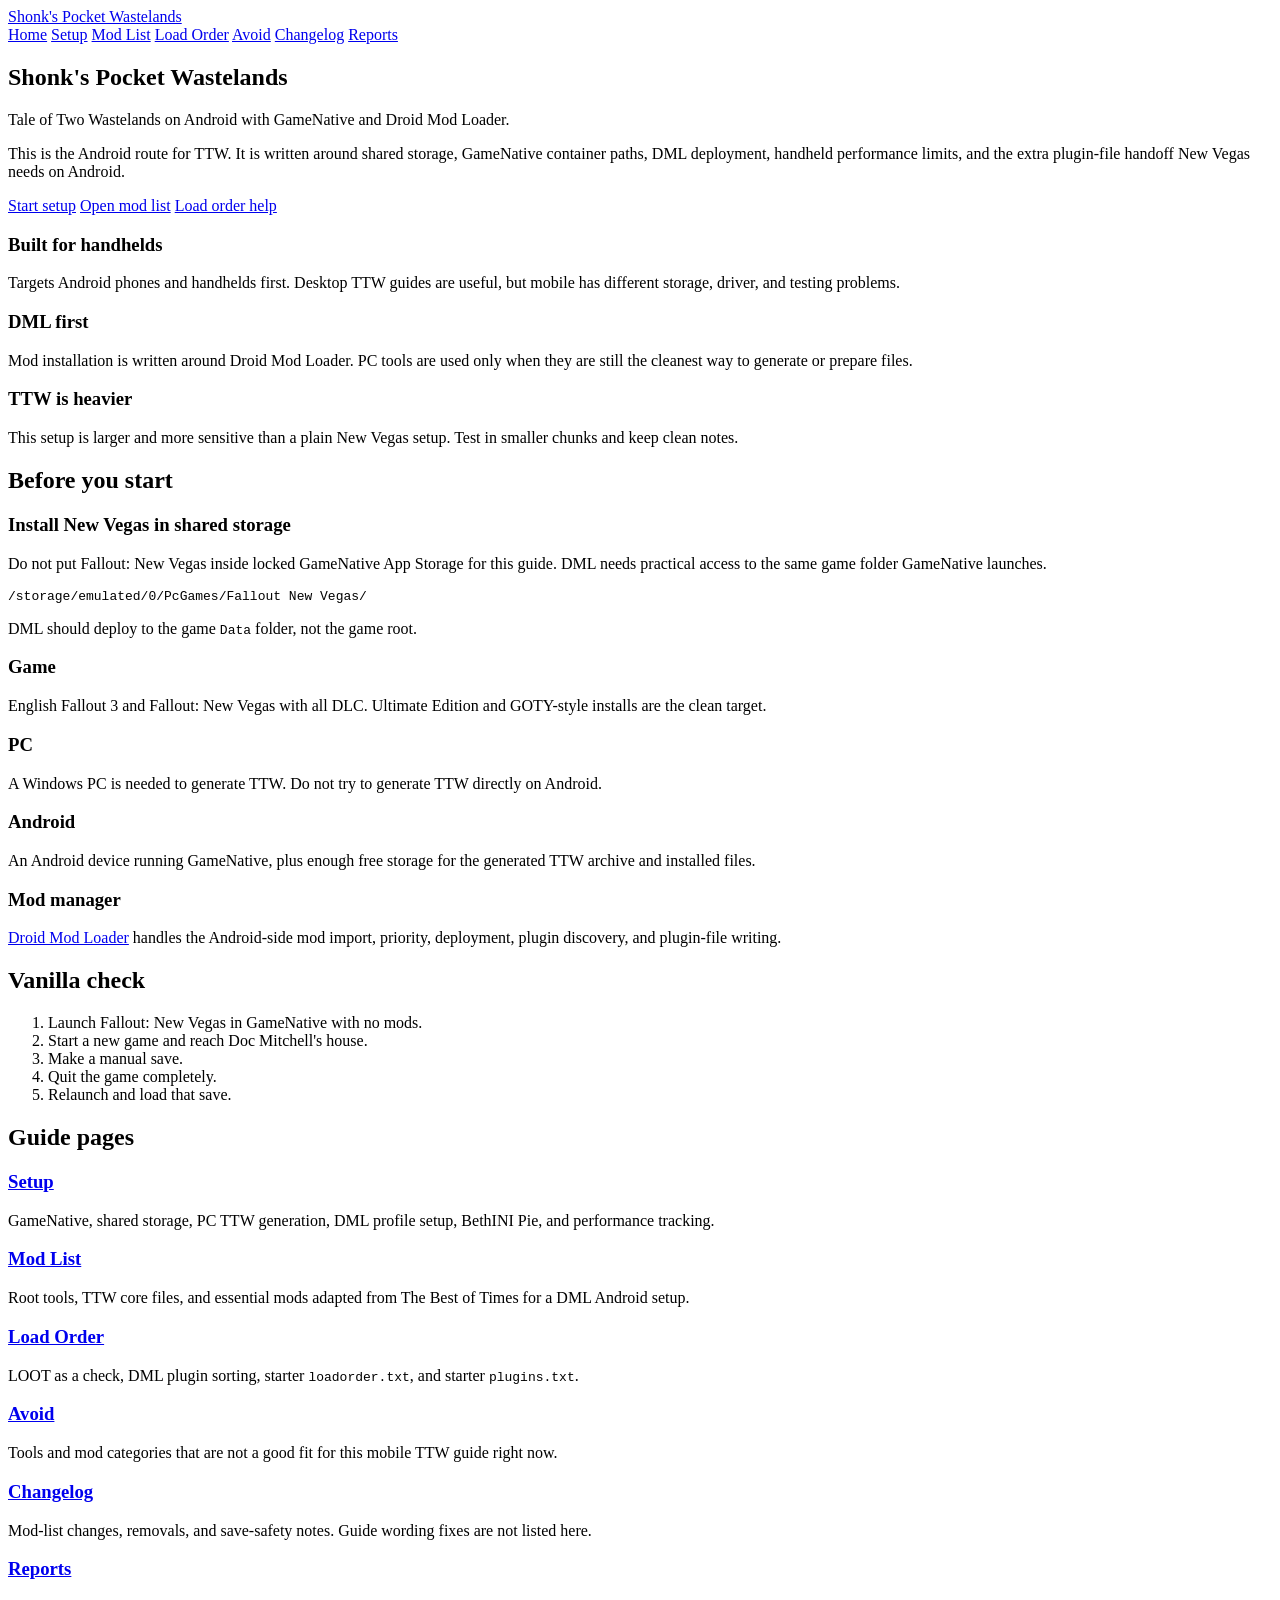
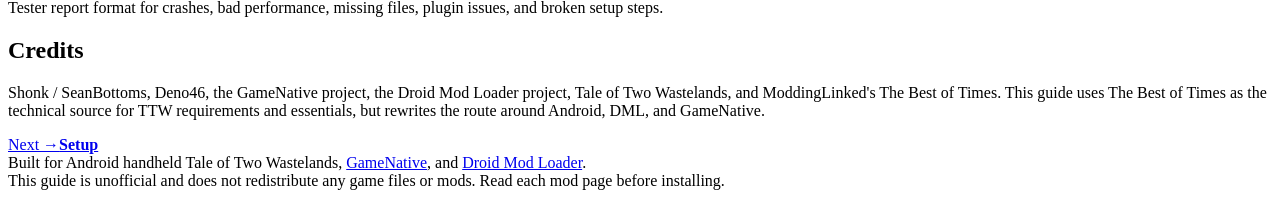
==== index.html @ 7e33045f "Initial commit" ====
<!doctype html>
<html lang="en">
<head>
  <meta charset="utf-8">
  <meta name="viewport" content="width=device-width, initial-scale=1">
  <title>Home | Shonk's Pocket Wastelands</title>
  <meta name="description" content="Tale of Two Wastelands on Android with GameNative and Droid Mod Loader.">
  <link rel="stylesheet" href="assets/site.css">
</head>
<body>
  <header class="site-header">
    <div class="container header-inner">
      <a class="logo" href="index.html">Shonk's Pocket Wastelands</a>
      <nav class="nav" aria-label="Main navigation">
        <a href="index.html" class="active">Home</a>
<a href="setup.html" class="">Setup</a>
<a href="mods.html" class="">Mod List</a>
<a href="load-order.html" class="">Load Order</a>
<a href="avoid.html" class="">Avoid</a>
<a href="changelog.html" class="">Changelog</a>
<a href="report.html" class="">Reports</a>
      </nav>
    </div>
  </header>
  <main class="container">

<section class="hero">
  <h1>Shonk's Pocket Wastelands</h1>
  <p class="lead">Tale of Two Wastelands on Android with GameNative and Droid Mod Loader.</p>
  <p>This is the Android route for TTW. It is written around shared storage, GameNative container paths, DML deployment, handheld performance limits, and the extra plugin-file handoff New Vegas needs on Android.</p>
  <div class="actions">
    <a class="button" href="setup.html">Start setup</a>
    <a class="button" href="mods.html">Open mod list</a>
    <a class="button" href="load-order.html">Load order help</a>
  </div>
</section>

<section class="card-grid">
  <article class="card">
    <h3>Built for handhelds</h3>
    <p>Targets Android phones and handhelds first. Desktop TTW guides are useful, but mobile has different storage, driver, and testing problems.</p>
  </article>
  <article class="card">
    <h3>DML first</h3>
    <p>Mod installation is written around Droid Mod Loader. PC tools are used only when they are still the cleanest way to generate or prepare files.</p>
  </article>
  <article class="card">
    <h3>TTW is heavier</h3>
    <p>This setup is larger and more sensitive than a plain New Vegas setup. Test in smaller chunks and keep clean notes.</p>
  </article>
</section>

<h2>Before you start</h2>
<div class="callout warning">
  <h3>Install New Vegas in shared storage</h3>
  <p>Do not put Fallout: New Vegas inside locked GameNative App Storage for this guide. DML needs practical access to the same game folder GameNative launches.</p>
  <pre>/storage/emulated/0/PcGames/Fallout New Vegas/</pre>
  <p>DML should deploy to the game <code>Data</code> folder, not the game root.</p>
</div>

<div class="card-grid">
  <article class="card"><h3>Game</h3><p>English Fallout 3 and Fallout: New Vegas with all DLC. Ultimate Edition and GOTY-style installs are the clean target.</p></article>
  <article class="card"><h3>PC</h3><p>A Windows PC is needed to generate TTW. Do not try to generate TTW directly on Android.</p></article>
  <article class="card"><h3>Android</h3><p>An Android device running GameNative, plus enough free storage for the generated TTW archive and installed files.</p></article>
  <article class="card"><h3>Mod manager</h3><p><a href="https://github.com/CyberShonk/DroidModLoader">Droid Mod Loader</a> handles the Android-side mod import, priority, deployment, plugin discovery, and plugin-file writing.</p></article>
</div>

<h2>Vanilla check</h2>
<ol class="checklist">
  <li>Launch Fallout: New Vegas in GameNative with no mods.</li>
  <li>Start a new game and reach Doc Mitchell's house.</li>
  <li>Make a manual save.</li>
  <li>Quit the game completely.</li>
  <li>Relaunch and load that save.</li>
</ol>

<h2>Guide pages</h2>
<div class="card-grid">
  <article class="card"><h3><a href="setup.html">Setup</a></h3><p>GameNative, shared storage, PC TTW generation, DML profile setup, BethINI Pie, and performance tracking.</p></article>
  <article class="card"><h3><a href="mods.html">Mod List</a></h3><p>Root tools, TTW core files, and essential mods adapted from The Best of Times for a DML Android setup.</p></article>
  <article class="card"><h3><a href="load-order.html">Load Order</a></h3><p>LOOT as a check, DML plugin sorting, starter <code>loadorder.txt</code>, and starter <code>plugins.txt</code>.</p></article>
  <article class="card"><h3><a href="avoid.html">Avoid</a></h3><p>Tools and mod categories that are not a good fit for this mobile TTW guide right now.</p></article>
  <article class="card"><h3><a href="changelog.html">Changelog</a></h3><p>Mod-list changes, removals, and save-safety notes. Guide wording fixes are not listed here.</p></article>
  <article class="card"><h3><a href="report.html">Reports</a></h3><p>Tester report format for crashes, bad performance, missing files, plugin issues, and broken setup steps.</p></article>
</div>

<h2>Credits</h2>
<p>Shonk / SeanBottoms, Deno46, the GameNative project, the Droid Mod Loader project, Tale of Two Wastelands, and ModdingLinked's The Best of Times. This guide uses The Best of Times as the technical source for TTW requirements and essentials, but rewrites the route around Android, DML, and GameNative.</p>

<nav class="page-nav" aria-label="Page navigation">
  <div class="page-nav-spacer" aria-hidden="true"></div>
  <a class="page-nav-link next" href="setup.html"><span>Next &rarr;</span><strong>Setup</strong></a>
</nav>

  </main>
  <footer class="site-footer">
    <div class="container">
      Built for Android handheld Tale of Two Wastelands, <a href="https://github.com/utkarshdalal/GameNative">GameNative</a>, and <a href="https://github.com/CyberShonk/DroidModLoader">Droid Mod Loader</a>.
      <br>This guide is unofficial and does not redistribute any game files or mods. Read each mod page before installing.
    </div>
  </footer>
</body>
</html>
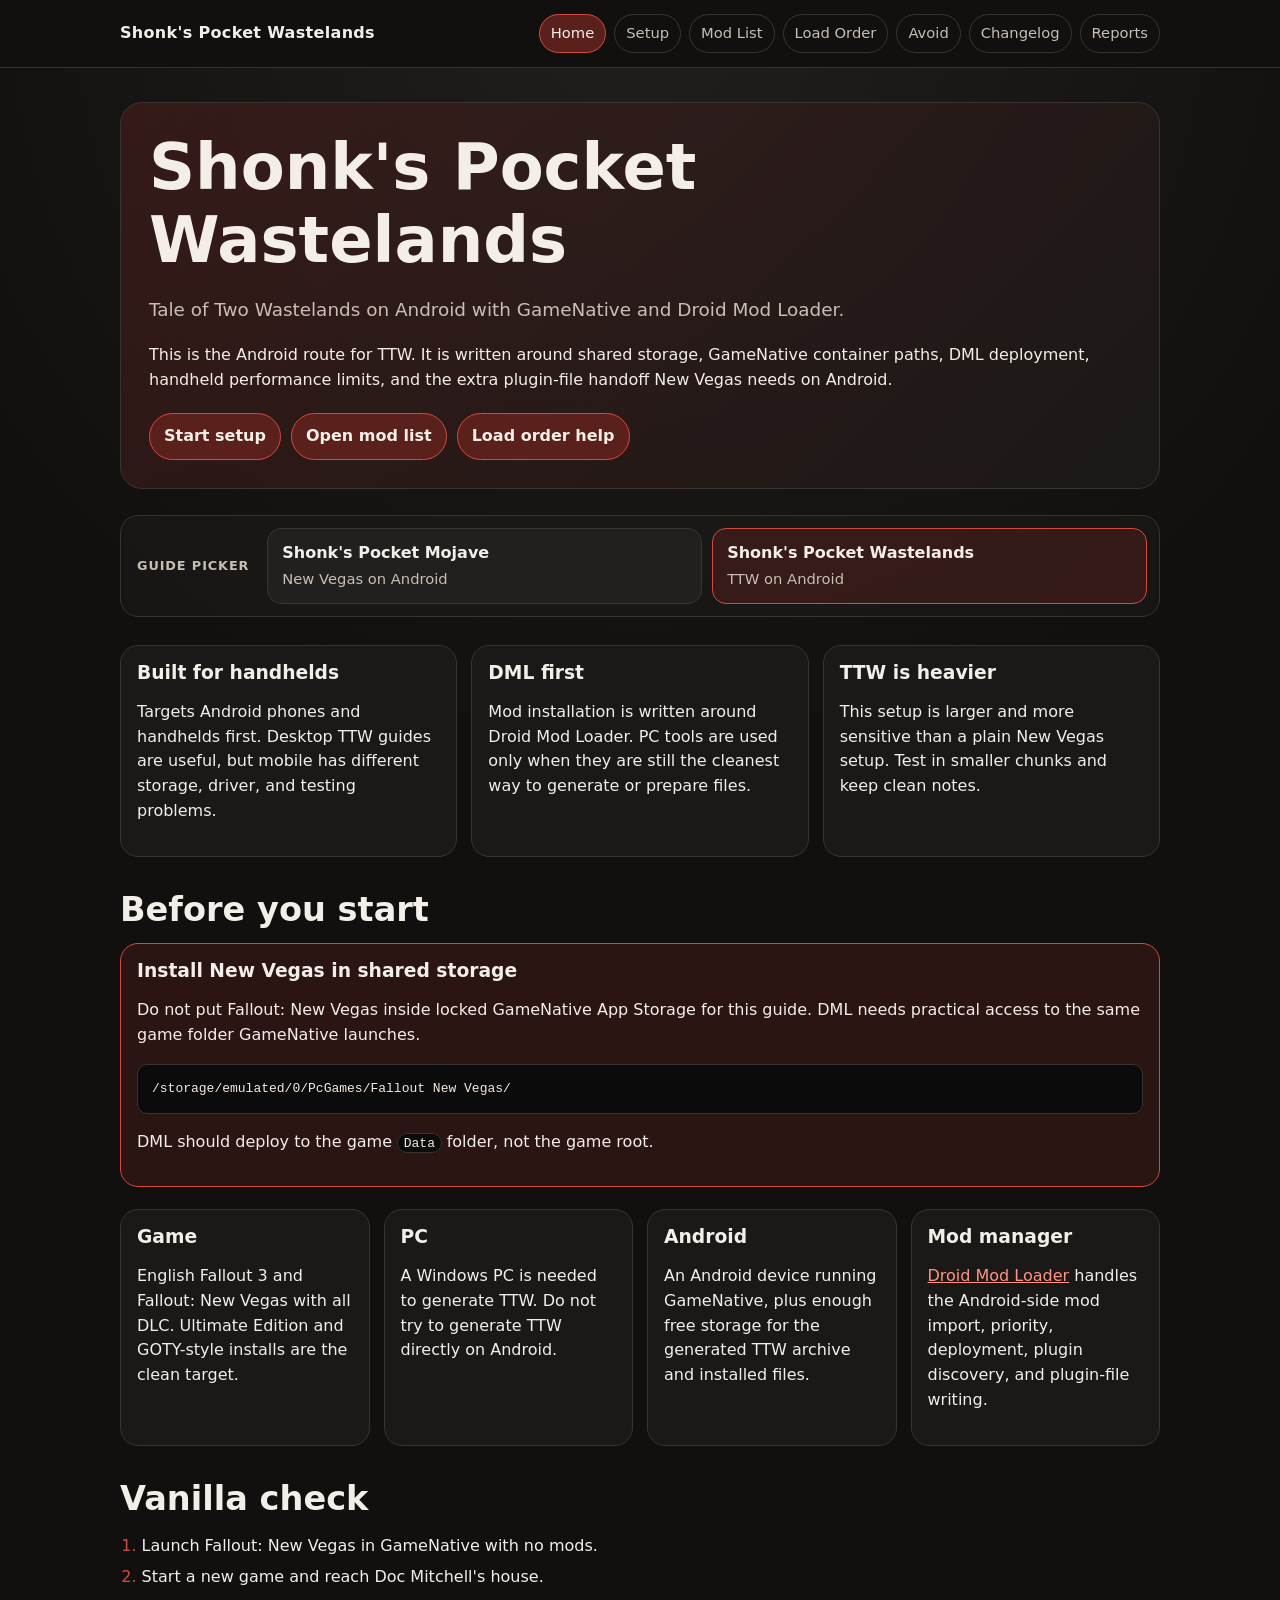
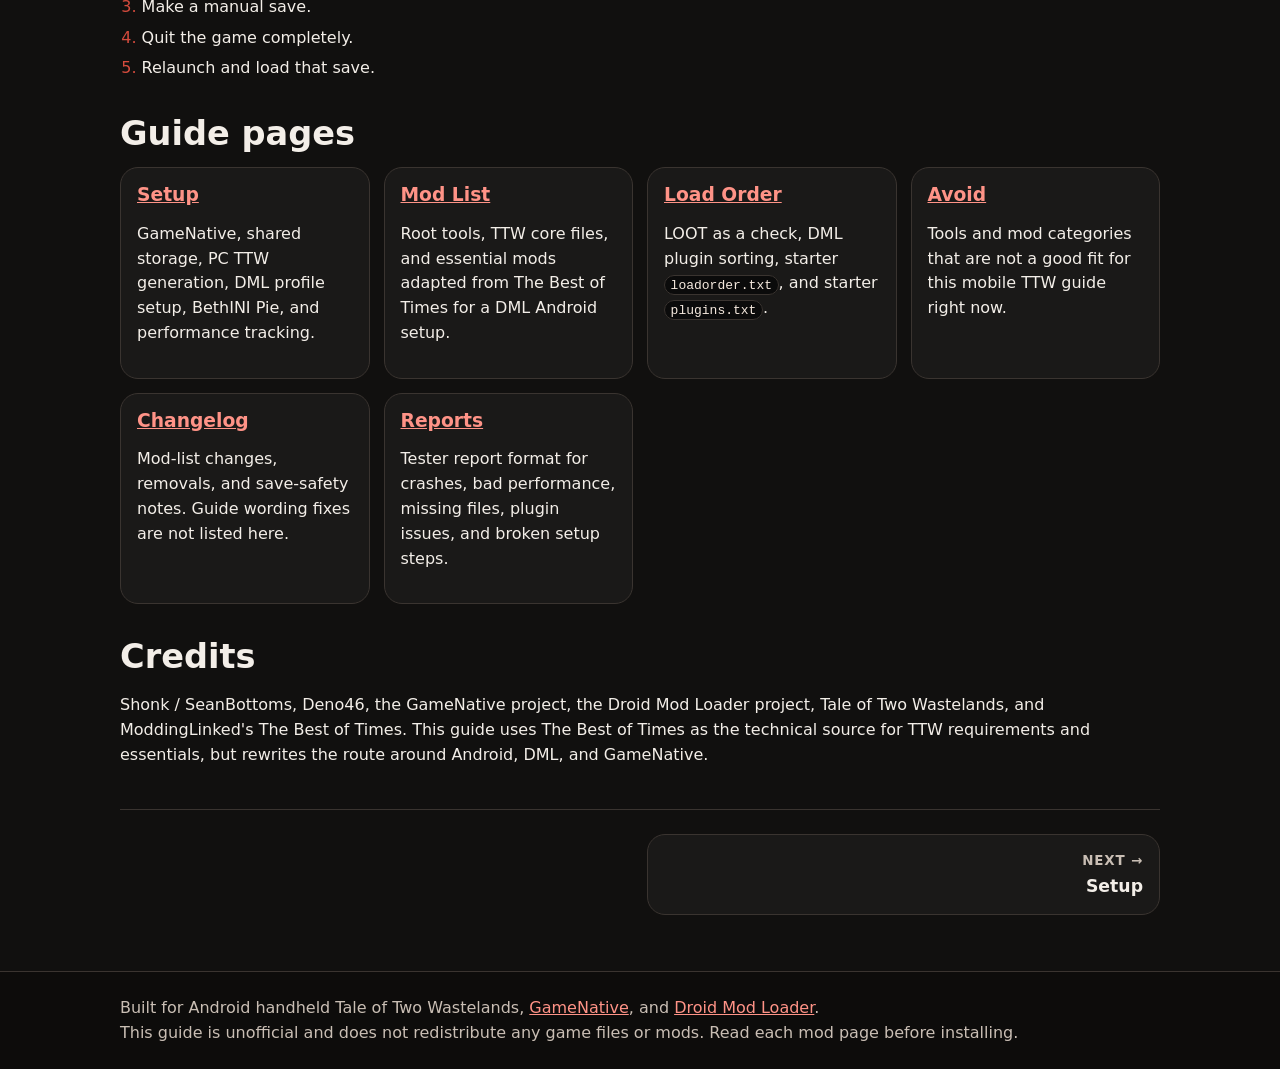
==== commit e7c82440: "Fix homepage guide picker and spacing" ====
--- a/index.html
+++ b/index.html
@@ -33,6 +33,18 @@
     <a class="button" href="mods.html">Open mod list</a>
     <a class="button" href="load-order.html">Load order help</a>
   </div>
+</section>
+
+<section class="guide-switcher" aria-label="Guide picker">
+  <span class="guide-switcher-label">Guide picker</span>
+  <a class="guide-chip" href="/PocketMojave/">
+    <strong>Shonk's Pocket Mojave</strong>
+    <span>New Vegas on Android</span>
+  </a>
+  <a class="guide-chip current" href="/PocketWastelands/">
+    <strong>Shonk's Pocket Wastelands</strong>
+    <span>TTW on Android</span>
+  </a>
 </section>
 
 <section class="card-grid">
--- a/assets/site.css
+++ b/assets/site.css
@@ -0,0 +1,353 @@
+:root {
+  --bg: #11100f;
+  --panel: #1b1918;
+  --panel-soft: #242120;
+  --text: #f3eee8;
+  --muted: #c9beb4;
+  --line: #3a3430;
+  --accent: #d44b3d;
+  --accent-soft: #5a201c;
+  --code: #0b0b0b;
+  --good: #9bc48a;
+  --warn: #efc36d;
+}
+
+* { box-sizing: border-box; }
+
+html { scroll-behavior: smooth; }
+
+body {
+  margin: 0;
+  background: radial-gradient(circle at top, #211f1e 0, var(--bg) 48rem);
+  color: var(--text);
+  font-family: system-ui, -apple-system, BlinkMacSystemFont, "Segoe UI", sans-serif;
+  line-height: 1.55;
+}
+
+.container {
+  width: min(1040px, calc(100% - 28px));
+  margin: 0 auto;
+}
+
+.site-header {
+  border-bottom: 1px solid var(--line);
+  background: rgba(17, 16, 15, 0.94);
+  position: sticky;
+  top: 0;
+  z-index: 10;
+  backdrop-filter: blur(10px);
+}
+
+.header-inner {
+  display: flex;
+  align-items: center;
+  justify-content: space-between;
+  gap: 16px;
+  padding: 14px 0;
+}
+
+.logo {
+  font-weight: 800;
+  color: var(--text);
+  text-decoration: none;
+  letter-spacing: 0.02em;
+}
+
+.nav {
+  display: flex;
+  flex-wrap: wrap;
+  gap: 8px;
+  justify-content: flex-end;
+}
+
+.nav a {
+  color: var(--muted);
+  text-decoration: none;
+  border: 1px solid var(--line);
+  border-radius: 999px;
+  padding: 7px 11px;
+  font-size: 0.92rem;
+}
+
+.nav a:hover,
+.nav a.active {
+  color: var(--text);
+  border-color: var(--accent);
+  background: var(--accent-soft);
+}
+
+main { padding: 34px 0 56px; }
+
+.hero {
+  border: 1px solid var(--line);
+  background: linear-gradient(135deg, rgba(90, 32, 28, 0.45), rgba(27, 25, 24, 0.98));
+  border-radius: 22px;
+  padding: 28px;
+  margin-bottom: 26px;
+}
+
+h1, h2, h3 { line-height: 1.15; }
+h1 { font-size: clamp(2rem, 7vw, 4rem); margin: 0 0 10px; }
+h2 { font-size: clamp(1.5rem, 4vw, 2.1rem); margin: 34px 0 14px; }
+h3 { margin: 0 0 8px; }
+
+.lead { font-size: 1.15rem; color: var(--muted); max-width: 760px; }
+
+.actions { display: flex; flex-wrap: wrap; gap: 10px; margin-top: 20px; }
+.button {
+  display: inline-block;
+  text-decoration: none;
+  color: var(--text);
+  background: var(--accent-soft);
+  border: 1px solid var(--accent);
+  border-radius: 999px;
+  padding: 10px 14px;
+  font-weight: 700;
+}
+
+.card-grid {
+  display: grid;
+  grid-template-columns: repeat(auto-fit, minmax(240px, 1fr));
+  gap: 14px;
+}
+
+.card,
+.mod-card,
+.callout {
+  background: rgba(27, 25, 24, 0.96);
+  border: 1px solid var(--line);
+  border-radius: 18px;
+  padding: 16px;
+}
+
+.mod-list {
+  display: grid;
+  gap: 12px;
+}
+
+.mod-card {
+  display: grid;
+  gap: 10px;
+}
+
+.mod-card header {
+  display: flex;
+  justify-content: space-between;
+  gap: 12px;
+  align-items: start;
+}
+
+.badge {
+  display: inline-block;
+  font-size: 0.8rem;
+  font-weight: 800;
+  padding: 4px 8px;
+  border-radius: 999px;
+  color: var(--bg);
+  background: var(--good);
+  white-space: nowrap;
+}
+
+.badge.recommended { background: var(--warn); }
+.badge.optional { background: #b7a6e8; }
+
+.meta {
+  display: grid;
+  grid-template-columns: repeat(auto-fit, minmax(160px, 1fr));
+  gap: 8px;
+  color: var(--muted);
+}
+
+.meta div {
+  background: var(--panel-soft);
+  border: 1px solid var(--line);
+  border-radius: 12px;
+  padding: 10px;
+}
+
+.meta strong { display: block; color: var(--text); font-size: 0.86rem; }
+
+.warning { border-color: var(--accent); background: rgba(90, 32, 28, 0.35); }
+.notice { border-color: #68522b; background: rgba(104, 82, 43, 0.25); }
+
+ul, ol { padding-left: 1.35rem; }
+li { margin: 0.35rem 0; }
+
+a { color: #ff9387; }
+a:hover { color: #ffc2bc; }
+
+code, pre {
+  background: var(--code);
+  color: #f6eadf;
+  border: 1px solid var(--line);
+  border-radius: 10px;
+}
+
+code { padding: 0.1rem 0.35rem; }
+pre {
+  padding: 14px;
+  overflow-x: auto;
+  white-space: pre;
+}
+
+.checklist li::marker { color: var(--accent); }
+
+
+/* Compact cross-guide selector */
+.guide-switcher {
+  display: flex;
+  align-items: stretch;
+  gap: 10px;
+  margin: 0 0 28px;
+  padding: 12px;
+  background: rgba(27, 25, 24, 0.72);
+  border: 1px solid var(--line);
+  border-radius: 18px;
+}
+
+.guide-switcher-label {
+  display: flex;
+  align-items: center;
+  color: var(--muted);
+  font-size: 0.8rem;
+  font-weight: 900;
+  letter-spacing: 0.07em;
+  text-transform: uppercase;
+  padding: 0 8px 0 4px;
+  white-space: nowrap;
+}
+
+.guide-chip {
+  flex: 1 1 0;
+  min-width: 0;
+  display: block;
+  color: var(--text);
+  text-decoration: none;
+  background: rgba(36, 33, 32, 0.94);
+  border: 1px solid var(--line);
+  border-radius: 14px;
+  padding: 12px 14px;
+}
+
+.guide-chip:hover {
+  border-color: var(--accent);
+  background: rgba(90, 32, 28, 0.35);
+}
+
+.guide-chip.current {
+  border-color: var(--accent);
+  background: rgba(90, 32, 28, 0.45);
+}
+
+.guide-chip strong,
+.guide-chip span {
+  display: block;
+}
+
+.guide-chip span {
+  color: var(--muted);
+  font-size: 0.92rem;
+  margin-top: 3px;
+}
+
+.card-grid,
+.mod-list,
+.callout {
+  margin-bottom: 22px;
+}
+
+.callout + .card-grid,
+.callout + .mod-list,
+.guide-switcher + .card-grid {
+  margin-top: 16px;
+}
+
+/* Bottom page navigation */
+.page-nav {
+  display: grid;
+  grid-template-columns: repeat(2, minmax(0, 1fr));
+  gap: 14px;
+  margin: 42px 0 0;
+  padding-top: 24px;
+  border-top: 1px solid var(--line);
+}
+
+.page-nav-link {
+  display: block;
+  text-decoration: none;
+  color: var(--text);
+  background: rgba(27, 25, 24, 0.96);
+  border: 1px solid var(--line);
+  border-radius: 18px;
+  padding: 16px;
+}
+
+.page-nav-link:hover {
+  border-color: var(--accent);
+  background: rgba(90, 32, 28, 0.35);
+}
+
+.page-nav-link span {
+  display: block;
+  color: var(--muted);
+  font-size: 0.84rem;
+  font-weight: 800;
+  letter-spacing: 0.06em;
+  text-transform: uppercase;
+  margin-bottom: 4px;
+}
+
+.page-nav-link strong {
+  display: block;
+  font-size: 1.08rem;
+  line-height: 1.25;
+}
+
+.page-nav-link.next {
+  text-align: right;
+}
+
+.page-nav-spacer {
+  min-height: 1px;
+}
+
+.site-footer {
+  border-top: 1px solid var(--line);
+  color: var(--muted);
+  padding: 24px 0;
+  background: #0d0c0b;
+}
+
+@media (max-width: 720px) {
+  .header-inner { align-items: flex-start; flex-direction: column; }
+  .nav { justify-content: flex-start; }
+  .nav a { font-size: 0.88rem; padding: 6px 9px; }
+  .hero { padding: 20px; border-radius: 18px; }
+  .mod-card header { flex-direction: column; }
+  .container { width: min(100% - 20px, 1040px); }
+
+  .guide-switcher {
+    flex-direction: column;
+    margin-bottom: 24px;
+  }
+
+  .guide-switcher-label {
+    padding: 0;
+  }
+
+}
+
+
+@media (max-width: 560px) {
+  .page-nav {
+    grid-template-columns: 1fr;
+  }
+
+  .page-nav-spacer {
+    display: none;
+  }
+
+  .page-nav-link.next {
+    text-align: left;
+  }
+}
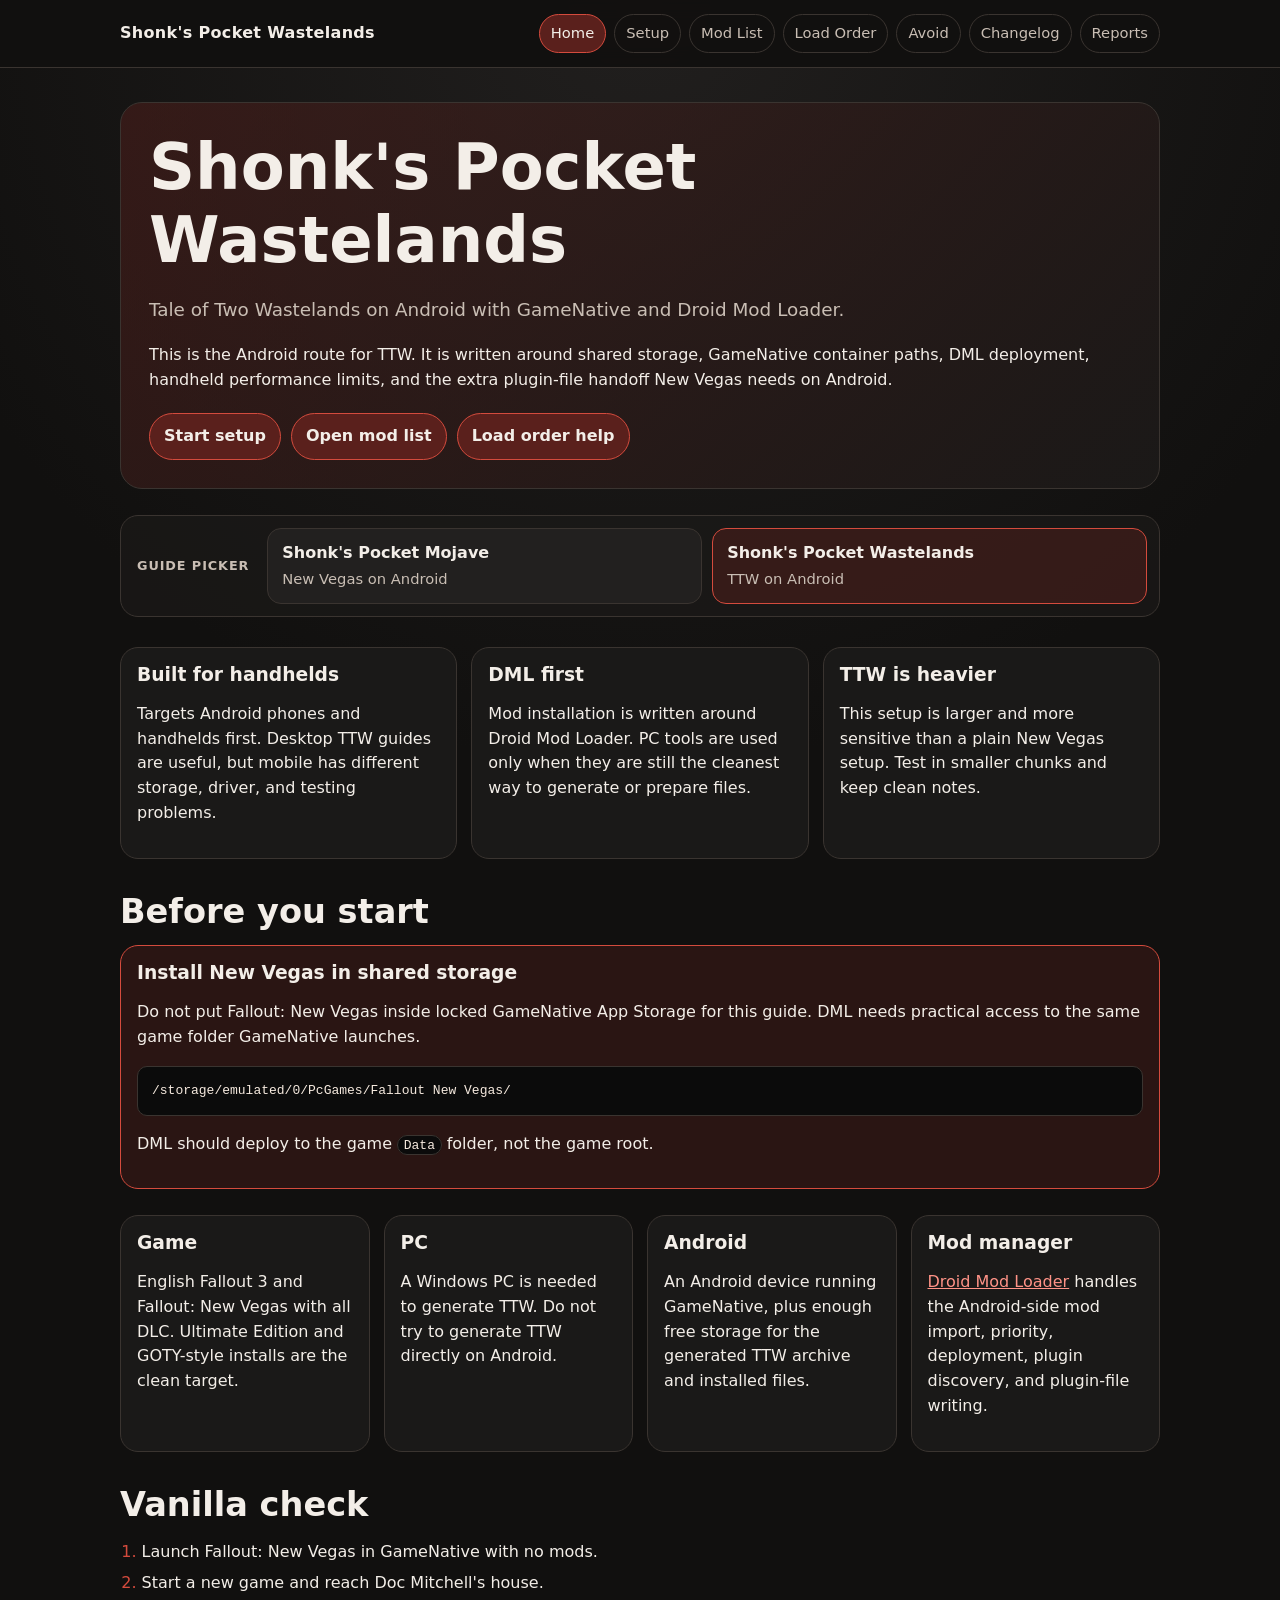
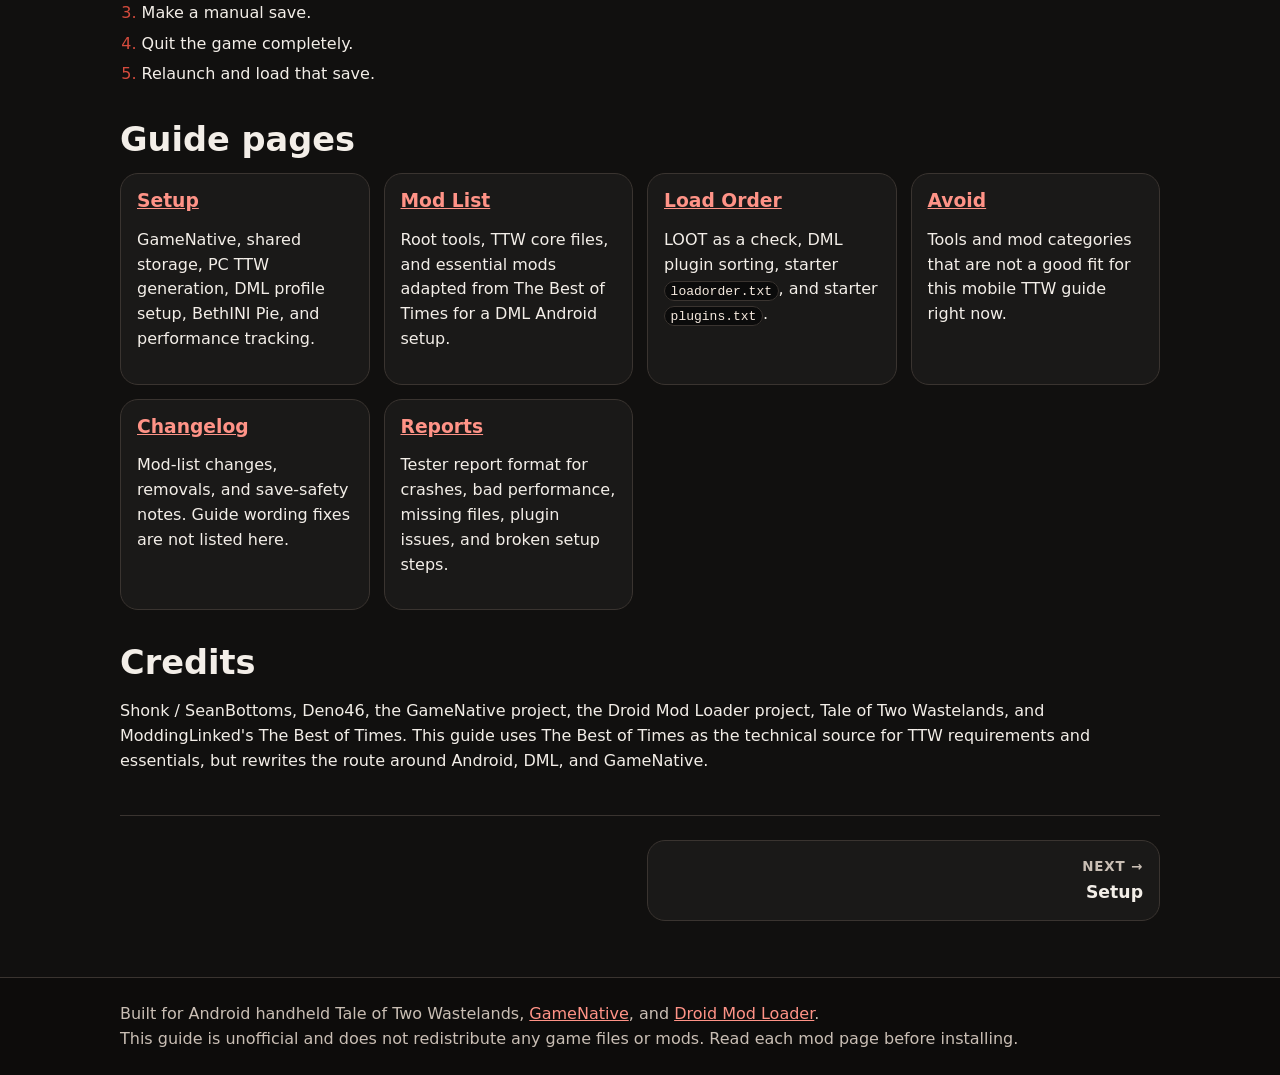
==== commit 0571346e: "Fix Wastelands homepage guide picker and spacing" ====
--- a/index.html
+++ b/index.html
@@ -5,7 +5,7 @@
   <meta name="viewport" content="width=device-width, initial-scale=1">
   <title>Home | Shonk's Pocket Wastelands</title>
   <meta name="description" content="Tale of Two Wastelands on Android with GameNative and Droid Mod Loader.">
-  <link rel="stylesheet" href="assets/site.css">
+  <link rel="stylesheet" href="assets/site.css?v=8">
 </head>
 <body>
   <header class="site-header">
--- a/assets/site.css
+++ b/assets/site.css
@@ -351,3 +351,30 @@
     text-align: left;
   }
 }
+
+/* v8 layout hardening for homepage guide switcher and before-you-start cards */
+.hero + .guide-switcher {
+  margin-top: 0;
+}
+.guide-switcher {
+  margin-bottom: 30px;
+}
+.guide-switcher + .card-grid {
+  margin-top: 18px;
+}
+.callout {
+  display: block;
+  margin: 0 0 26px;
+}
+.callout + .card-grid {
+  margin-top: 22px;
+}
+@media (max-width: 720px) {
+  .guide-switcher {
+    gap: 8px;
+    margin-bottom: 28px;
+  }
+  .callout {
+    margin-bottom: 24px;
+  }
+}
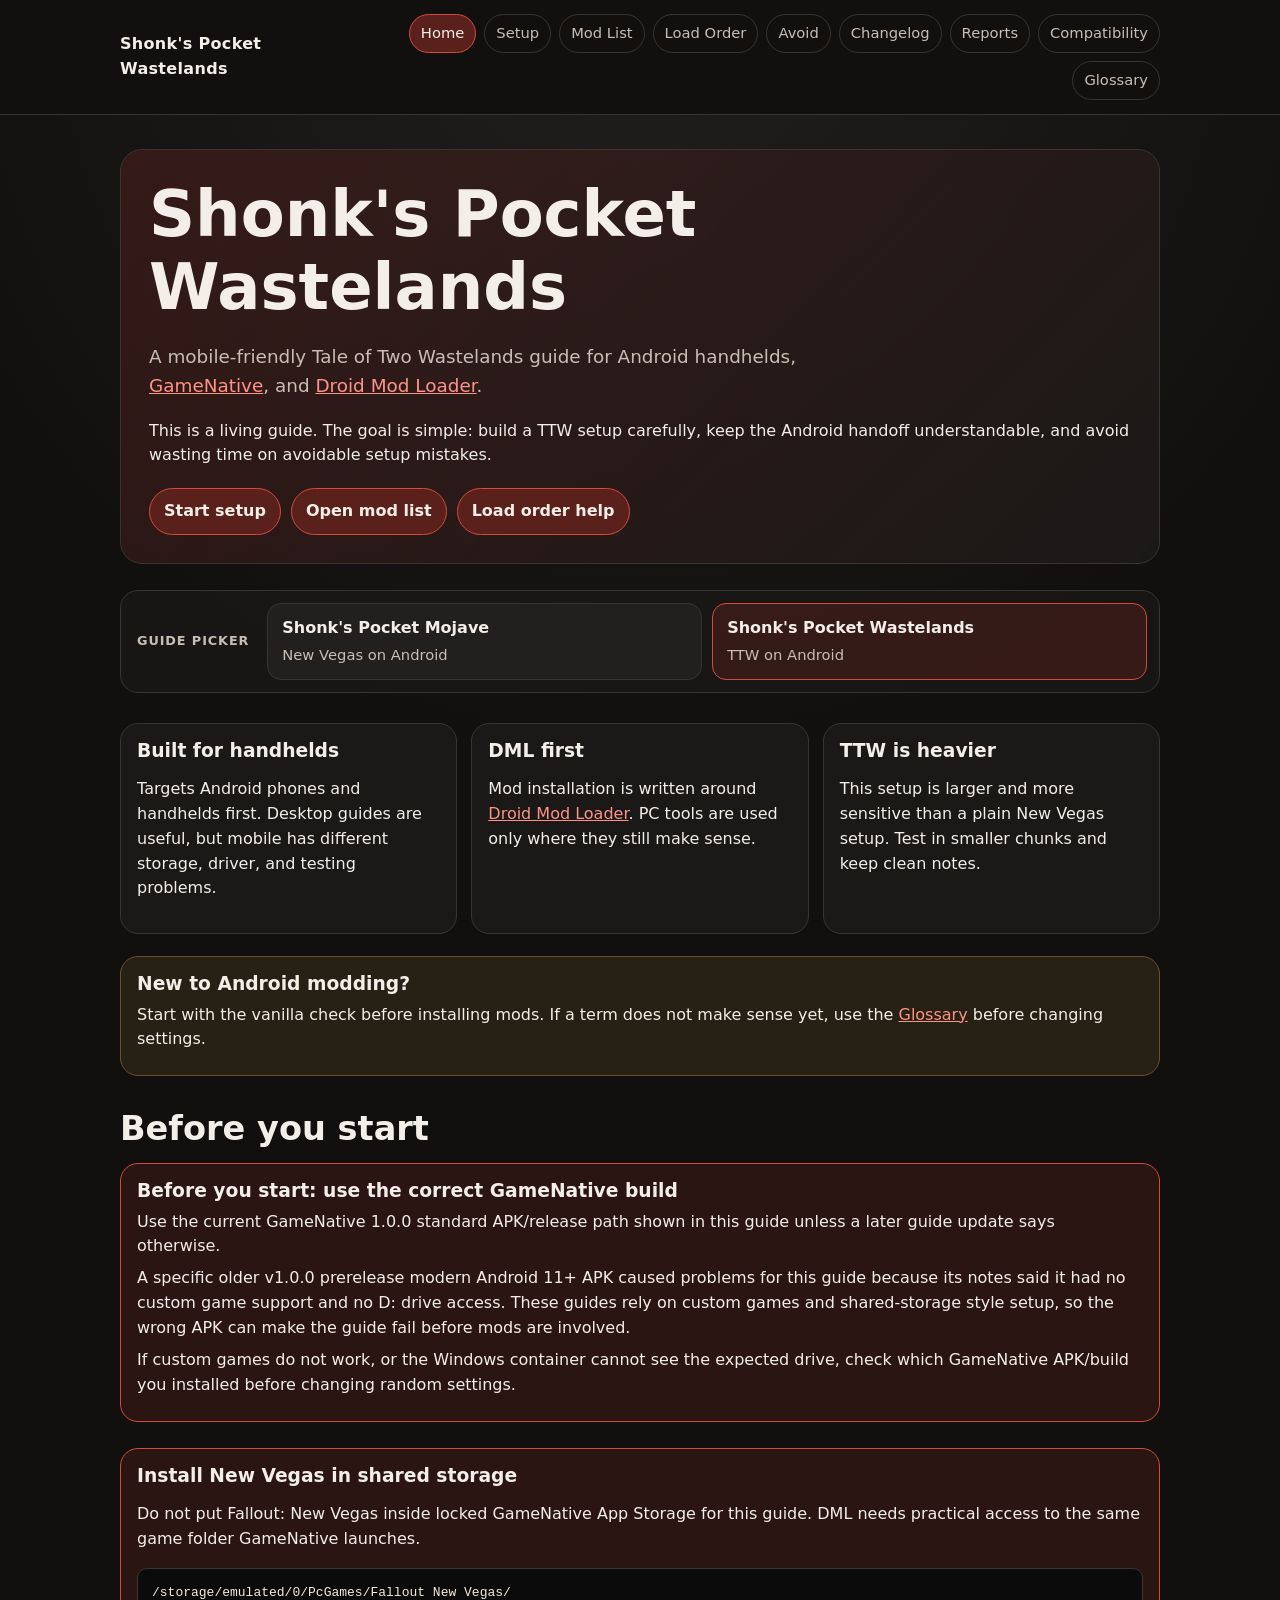
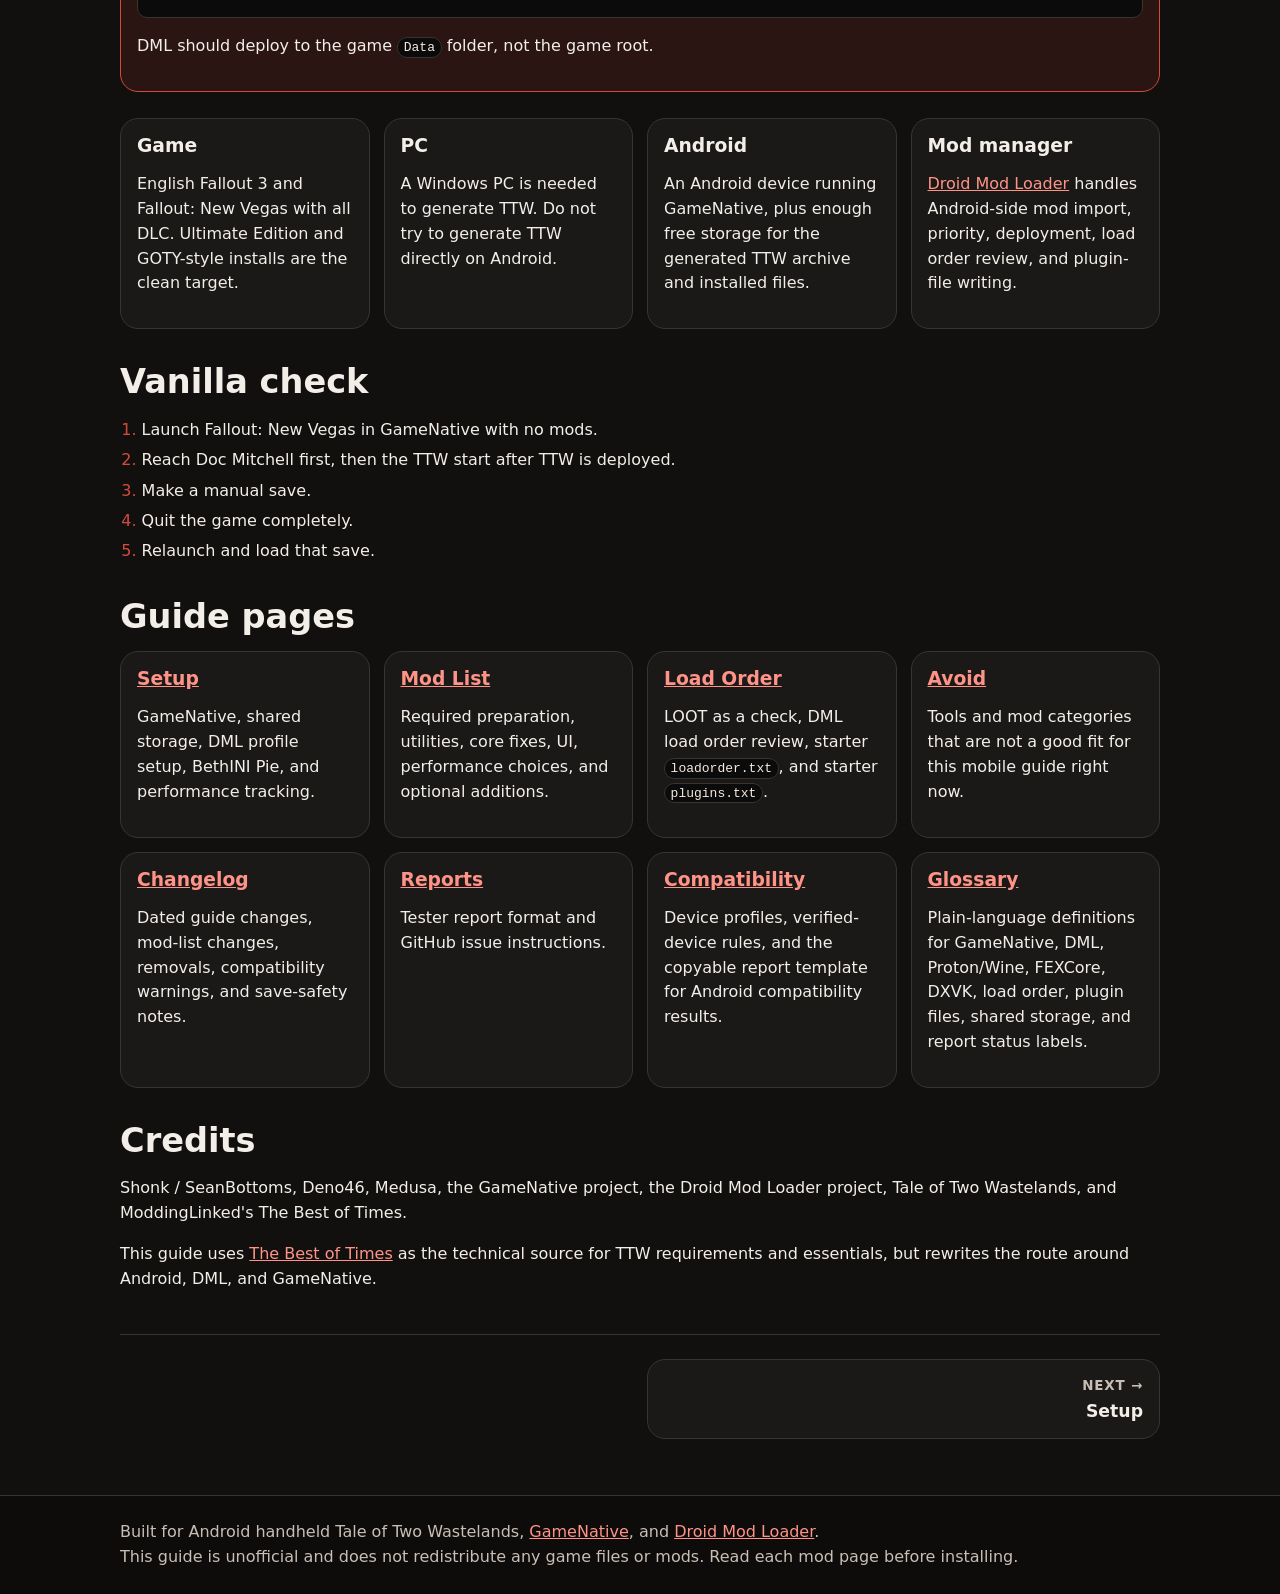
==== commit e975baa7: "docs: normalize guide structure and refine compatibility profiles" ====
--- a/index.html
+++ b/index.html
@@ -5,20 +5,22 @@
   <meta name="viewport" content="width=device-width, initial-scale=1">
   <title>Home | Shonk's Pocket Wastelands</title>
   <meta name="description" content="Tale of Two Wastelands on Android with GameNative and Droid Mod Loader.">
-  <link rel="stylesheet" href="assets/site.css?v=8">
+  <link rel="stylesheet" href="assets/site.css?v=9">
 </head>
 <body>
   <header class="site-header">
     <div class="container header-inner">
       <a class="logo" href="index.html">Shonk's Pocket Wastelands</a>
       <nav class="nav" aria-label="Main navigation">
-        <a href="index.html" class="active">Home</a>
+<a href="index.html" class="active">Home</a>
 <a href="setup.html" class="">Setup</a>
 <a href="mods.html" class="">Mod List</a>
 <a href="load-order.html" class="">Load Order</a>
 <a href="avoid.html" class="">Avoid</a>
 <a href="changelog.html" class="">Changelog</a>
 <a href="report.html" class="">Reports</a>
+<a href="compatibility.html" class="">Compatibility</a>
+<a href="glossary.html" class="">Glossary</a>
       </nav>
     </div>
   </header>
@@ -26,15 +28,14 @@
 
 <section class="hero">
   <h1>Shonk's Pocket Wastelands</h1>
-  <p class="lead">Tale of Two Wastelands on Android with GameNative and Droid Mod Loader.</p>
-  <p>This is the Android route for TTW. It is written around shared storage, GameNative container paths, DML deployment, handheld performance limits, and the extra plugin-file handoff New Vegas needs on Android.</p>
+  <p class="lead">A mobile-friendly Tale of Two Wastelands guide for Android handhelds, <a href="https://github.com/utkarshdalal/GameNative">GameNative</a>, and <a href="https://github.com/CyberShonk/DroidModLoader">Droid Mod Loader</a>.</p>
+  <p>This is a living guide. The goal is simple: build a TTW setup carefully, keep the Android handoff understandable, and avoid wasting time on avoidable setup mistakes.</p>
   <div class="actions">
     <a class="button" href="setup.html">Start setup</a>
     <a class="button" href="mods.html">Open mod list</a>
     <a class="button" href="load-order.html">Load order help</a>
   </div>
 </section>
-
 <section class="guide-switcher" aria-label="Guide picker">
   <span class="guide-switcher-label">Guide picker</span>
   <a class="guide-chip" href="/PocketMojave/">
@@ -46,64 +47,58 @@
     <span>TTW on Android</span>
   </a>
 </section>
-
 <section class="card-grid">
-  <article class="card">
-    <h3>Built for handhelds</h3>
-    <p>Targets Android phones and handhelds first. Desktop TTW guides are useful, but mobile has different storage, driver, and testing problems.</p>
-  </article>
-  <article class="card">
-    <h3>DML first</h3>
-    <p>Mod installation is written around Droid Mod Loader. PC tools are used only when they are still the cleanest way to generate or prepare files.</p>
-  </article>
-  <article class="card">
-    <h3>TTW is heavier</h3>
-    <p>This setup is larger and more sensitive than a plain New Vegas setup. Test in smaller chunks and keep clean notes.</p>
-  </article>
+  <article class="card"><h3>Built for handhelds</h3><p>Targets Android phones and handhelds first. Desktop guides are useful, but mobile has different storage, driver, and testing problems.</p></article>
+  <article class="card"><h3>DML first</h3><p>Mod installation is written around <a href="https://github.com/CyberShonk/DroidModLoader">Droid Mod Loader</a>. PC tools are used only where they still make sense.</p></article>
+  <article class="card"><h3>TTW is heavier</h3><p>This setup is larger and more sensitive than a plain New Vegas setup. Test in smaller chunks and keep clean notes.</p></article>
 </section>
-
+<div class="callout notice learning-card">
+  <h3>New to Android modding?</h3>
+  <p>Start with the vanilla check before installing mods. If a term does not make sense yet, use the <a href="glossary.html">Glossary</a> before changing settings.</p>
+</div>
 <h2>Before you start</h2>
+<div class="callout warning learning-card">
+  <h3>Before you start: use the correct GameNative build</h3>
+  <p>Use the current GameNative 1.0.0 standard APK/release path shown in this guide unless a later guide update says otherwise.</p>
+  <p>A specific older v1.0.0 prerelease modern Android 11+ APK caused problems for this guide because its notes said it had no custom game support and no D: drive access. These guides rely on custom games and shared-storage style setup, so the wrong APK can make the guide fail before mods are involved.</p>
+  <p>If custom games do not work, or the Windows container cannot see the expected drive, check which GameNative APK/build you installed before changing random settings.</p>
+</div>
 <div class="callout warning">
   <h3>Install New Vegas in shared storage</h3>
   <p>Do not put Fallout: New Vegas inside locked GameNative App Storage for this guide. DML needs practical access to the same game folder GameNative launches.</p>
   <pre>/storage/emulated/0/PcGames/Fallout New Vegas/</pre>
   <p>DML should deploy to the game <code>Data</code> folder, not the game root.</p>
 </div>
-
 <div class="card-grid">
-  <article class="card"><h3>Game</h3><p>English Fallout 3 and Fallout: New Vegas with all DLC. Ultimate Edition and GOTY-style installs are the clean target.</p></article>
-  <article class="card"><h3>PC</h3><p>A Windows PC is needed to generate TTW. Do not try to generate TTW directly on Android.</p></article>
-  <article class="card"><h3>Android</h3><p>An Android device running GameNative, plus enough free storage for the generated TTW archive and installed files.</p></article>
-  <article class="card"><h3>Mod manager</h3><p><a href="https://github.com/CyberShonk/DroidModLoader">Droid Mod Loader</a> handles the Android-side mod import, priority, deployment, plugin discovery, and plugin-file writing.</p></article>
+  <article class="card"><h3>Game</h3><p>English Fallout 3 and Fallout: New Vegas with all DLC. Ultimate Edition and GOTY-style installs are the clean target.</p></article><article class="card"><h3>PC</h3><p>A Windows PC is needed to generate TTW. Do not try to generate TTW directly on Android.</p></article><article class="card"><h3>Android</h3><p>An Android device running GameNative, plus enough free storage for the generated TTW archive and installed files.</p></article><article class="card"><h3>Mod manager</h3><p><a href="https://github.com/CyberShonk/DroidModLoader">Droid Mod Loader</a> handles Android-side mod import, priority, deployment, load order review, and plugin-file writing.</p></article>
 </div>
-
 <h2>Vanilla check</h2>
 <ol class="checklist">
   <li>Launch Fallout: New Vegas in GameNative with no mods.</li>
-  <li>Start a new game and reach Doc Mitchell's house.</li>
+  <li>Reach Doc Mitchell first, then the TTW start after TTW is deployed.</li>
   <li>Make a manual save.</li>
   <li>Quit the game completely.</li>
   <li>Relaunch and load that save.</li>
 </ol>
-
 <h2>Guide pages</h2>
 <div class="card-grid">
-  <article class="card"><h3><a href="setup.html">Setup</a></h3><p>GameNative, shared storage, PC TTW generation, DML profile setup, BethINI Pie, and performance tracking.</p></article>
-  <article class="card"><h3><a href="mods.html">Mod List</a></h3><p>Root tools, TTW core files, and essential mods adapted from The Best of Times for a DML Android setup.</p></article>
-  <article class="card"><h3><a href="load-order.html">Load Order</a></h3><p>LOOT as a check, DML plugin sorting, starter <code>loadorder.txt</code>, and starter <code>plugins.txt</code>.</p></article>
-  <article class="card"><h3><a href="avoid.html">Avoid</a></h3><p>Tools and mod categories that are not a good fit for this mobile TTW guide right now.</p></article>
-  <article class="card"><h3><a href="changelog.html">Changelog</a></h3><p>Mod-list changes, removals, and save-safety notes. Guide wording fixes are not listed here.</p></article>
-  <article class="card"><h3><a href="report.html">Reports</a></h3><p>Tester report format for crashes, bad performance, missing files, plugin issues, and broken setup steps.</p></article>
+  <article class="card"><h3><a href="setup.html">Setup</a></h3><p>GameNative, shared storage, DML profile setup, BethINI Pie, and performance tracking.</p></article>
+  <article class="card"><h3><a href="mods.html">Mod List</a></h3><p>Required preparation, utilities, core fixes, UI, performance choices, and optional additions.</p></article>
+  <article class="card"><h3><a href="load-order.html">Load Order</a></h3><p>LOOT as a check, DML load order review, starter <code>loadorder.txt</code>, and starter <code>plugins.txt</code>.</p></article>
+  <article class="card"><h3><a href="avoid.html">Avoid</a></h3><p>Tools and mod categories that are not a good fit for this mobile guide right now.</p></article>
+  <article class="card"><h3><a href="changelog.html">Changelog</a></h3><p>Dated guide changes, mod-list changes, removals, compatibility warnings, and save-safety notes.</p></article>
+  <article class="card"><h3><a href="report.html">Reports</a></h3><p>Tester report format and GitHub issue instructions.</p></article>
+  <article class="card"><h3><a href="compatibility.html">Compatibility</a></h3><p>Device profiles, verified-device rules, and the copyable report template for Android compatibility results.</p></article>
+  <article class="card"><h3><a href="glossary.html">Glossary</a></h3><p>Plain-language definitions for GameNative, DML, Proton/Wine, FEXCore, DXVK, load order, plugin files, shared storage, and report status labels.</p></article>
 </div>
-
 <h2>Credits</h2>
-<p>Shonk / SeanBottoms, Deno46, the GameNative project, the Droid Mod Loader project, Tale of Two Wastelands, and ModdingLinked's The Best of Times. This guide uses The Best of Times as the technical source for TTW requirements and essentials, but rewrites the route around Android, DML, and GameNative.</p>
+<p>Shonk / SeanBottoms, Deno46, Medusa, the GameNative project, the Droid Mod Loader project, Tale of Two Wastelands, and ModdingLinked's The Best of Times.</p>
+<p>This guide uses <a href="https://thebestoftimes.moddinglinked.com/intro.html">The Best of Times</a> as the technical source for TTW requirements and essentials, but rewrites the route around Android, DML, and GameNative.</p>
 
 <nav class="page-nav" aria-label="Page navigation">
   <div class="page-nav-spacer" aria-hidden="true"></div>
   <a class="page-nav-link next" href="setup.html"><span>Next &rarr;</span><strong>Setup</strong></a>
 </nav>
-
   </main>
   <footer class="site-footer">
     <div class="container">
--- a/assets/site.css
+++ b/assets/site.css
@@ -378,3 +378,136 @@
     margin-bottom: 24px;
   }
 }
+
+/* Beginner learning helpers */
+.glossary-entry p,
+.learning-card p {
+  margin: 0.45rem 0;
+}
+
+.glossary-entry strong,
+.learning-card strong {
+  color: var(--accent);
+}
+
+details.card {
+  margin-bottom: 14px;
+}
+
+details.card summary {
+  cursor: pointer;
+  list-style-position: inside;
+}
+
+details.card[open] summary {
+  margin-bottom: 12px;
+}
+
+.checkpoint-list li + li,
+.troubleshooting-list li + li {
+  margin-top: 0.35rem;
+}
+
+.table-scroll {
+  overflow-x: auto;
+  margin-bottom: 22px;
+}
+
+table {
+  width: 100%;
+  border-collapse: collapse;
+  min-width: 760px;
+  background: rgba(27, 25, 24, 0.96);
+  border: 1px solid var(--line);
+  border-radius: 18px;
+  overflow: hidden;
+}
+
+th,
+td {
+  border-bottom: 1px solid var(--line);
+  padding: 12px;
+  text-align: left;
+  vertical-align: top;
+}
+
+th {
+  background: rgba(90, 32, 28, 0.35);
+  color: var(--text);
+}
+
+td {
+  color: var(--muted);
+}
+
+tr:last-child td {
+  border-bottom: 0;
+}
+
+
+
+/* Device profile selector */
+.profile-selector {
+  display: grid;
+  gap: 14px;
+  margin-bottom: 26px;
+}
+.profile-control {
+  display: grid;
+  gap: 8px;
+  max-width: 420px;
+}
+.profile-control label {
+  color: var(--text);
+  font-weight: 800;
+}
+.profile-control select {
+  width: 100%;
+  color: var(--text);
+  background: var(--panel-soft);
+  border: 1px solid var(--line);
+  border-radius: 12px;
+  padding: 11px 12px;
+  font: inherit;
+}
+.profile-summary {
+  display: grid;
+  gap: 12px;
+}
+.profile-summary .profile-title {
+  display: flex;
+  flex-wrap: wrap;
+  align-items: center;
+  gap: 10px;
+  margin-bottom: 4px;
+}
+.profile-summary .profile-title h3 {
+  margin: 0;
+}
+.profile-fields {
+  display: grid;
+  grid-template-columns: repeat(auto-fit, minmax(190px, 1fr));
+  gap: 10px;
+}
+.profile-field {
+  background: var(--panel-soft);
+  border: 1px solid var(--line);
+  border-radius: 12px;
+  padding: 10px;
+}
+.profile-field strong {
+  display: block;
+  color: var(--text);
+  font-size: 0.84rem;
+  margin-bottom: 3px;
+}
+.profile-field span {
+  color: var(--muted);
+}
+.profile-env {
+  white-space: pre-wrap;
+}
+.layout-note {
+  color: var(--muted);
+  margin-top: -6px;
+}
